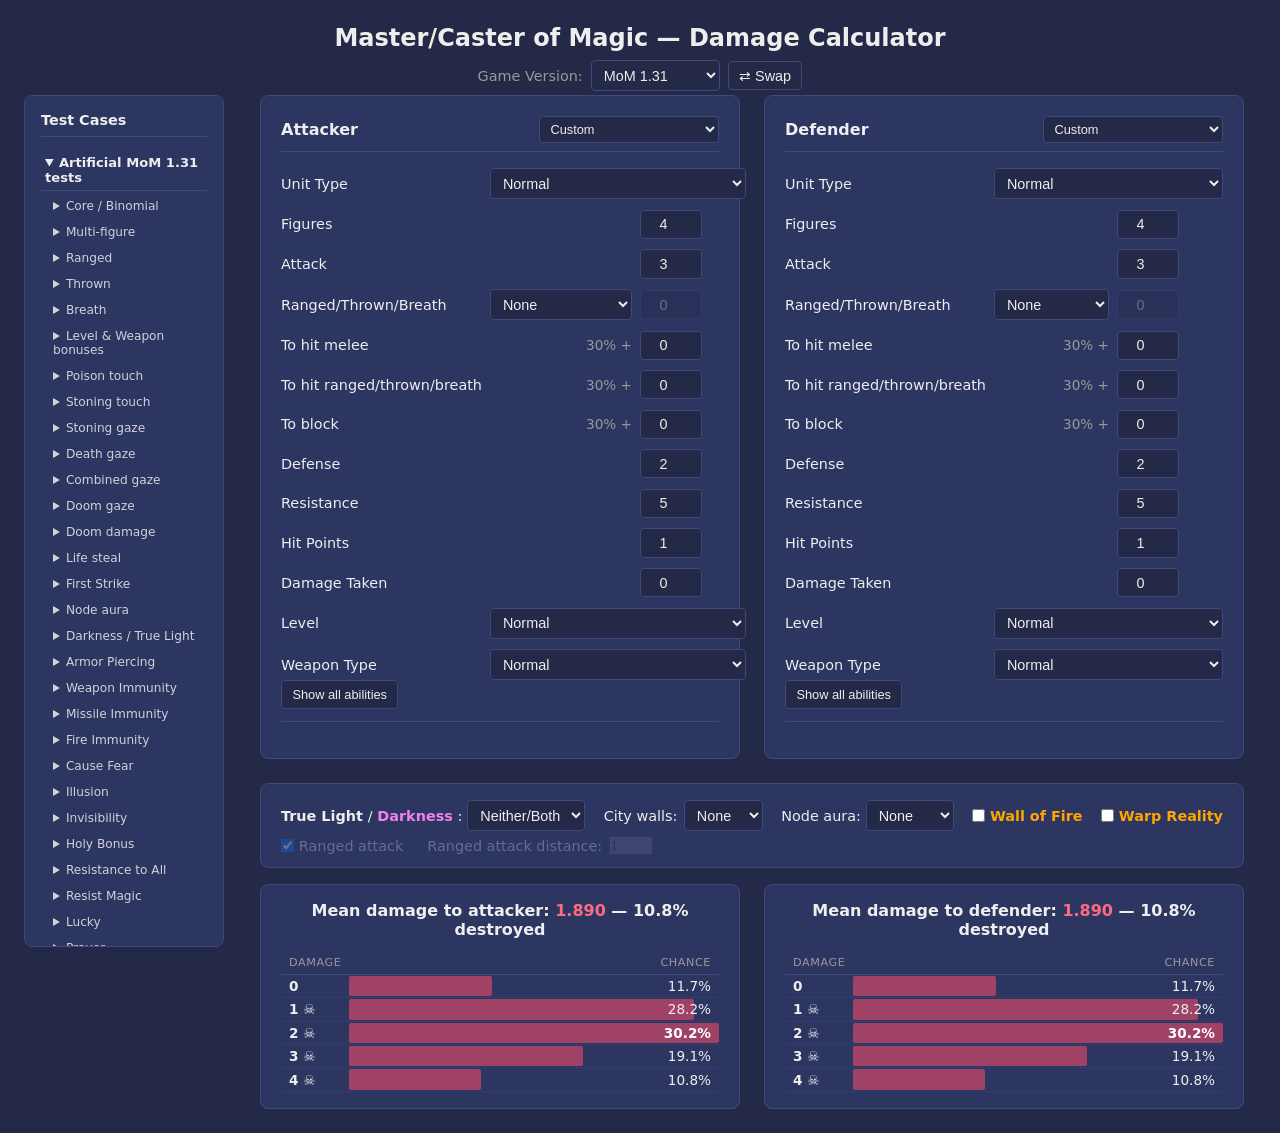
==== Calculator/index.html @ c0c9ced9 "- Moved files for better organizing - Implemented many new abilities and enchantments - Generated fi" ====
<!DOCTYPE html>
<html lang="en">
<head>
<meta charset="UTF-8">
<meta name="viewport" content="width=device-width, initial-scale=1.0">
<title>MoM Damage Calculator</title>
<link rel="stylesheet" href="style.css">
</head>
<body>

<h1>Master/Caster of Magic &mdash; Damage Calculator</h1>
<div class="version-bar">
  <label for="gameVersion">Game Version:</label>
  <select id="gameVersion">
    <option value="mom_1.31" selected>MoM 1.31</option>
    <option value="mom_cp_1.60.00">MoM CP 1.60</option>
    <option value="com_6.08">CoM 6.08</option>
    <option value="com2_1.05.11">CoM2 1.05.11</option>
  </select>
  <button class="swap-btn" onclick="swapAttackerDefender()" title="Swap attacker and defender">&#8644; Swap</button>
</div>

<div class="page-layout">

<div class="presets">
  <h2>Test Cases</h2>
  <div id="presetButtons"></div>
</div>

<div class="main-content">
<div class="panels">
  <div class="panel">
    <h2><span>Attacker</span><select id="aUnit" class="unit-select"><option value="custom">Custom</option></select></h2>
    <div class="panel-fields">
      <label>Unit Type</label>
      <select id="aAbil_unitType">
        <option value="normal">Normal</option>
        <option value="hero">Hero</option>
        <option value="fantastic_nature">Fantastic (Nature)</option>
        <option value="fantastic_sorcery">Fantastic (Sorcery)</option>
        <option value="fantastic_chaos">Fantastic (Chaos)</option>
        <option value="fantastic_life">Fantastic (Life)</option>
        <option value="fantastic_death">Fantastic (Death)</option>
        <option value="fantastic_arcane">Fantastic (Arcane)</option>
      </select>

      <label>Figures</label>
      <input type="number" id="aFigs" min="1" max="9" value="4">
      <span class="mod-val"></span>

      <label>Attack</label>
      <input type="number" id="aAtk" min="0" max="50" value="3">
      <span class="mod-val" id="aAtkMod"></span>

      <label>Ranged/Thrown/Breath</label>
      <select class="mid" id="aRtbType">
        <option value="none" selected>None</option>
        <option value="missile">Missile</option>
        <option value="boulder">Boulder</option>
        <option value="magic_c">Chaos magic</option>
        <option value="magic_n">Nature magic</option>
        <option value="magic_s">Sorcery magic</option>
        <option value="thrown">Thrown</option>
        <option value="fire">Fire breath</option>
        <option value="lightning">Lightning breath</option>
      </select>
      <input type="number" id="aRtb" min="0" max="50" value="0">
      <span class="mod-val" id="aRtbMod"></span>

      <label>To hit melee</label>
      <span class="prefix">30% +</span>
      <input type="number" id="aToHitMod" min="-20" max="70" value="0">
      <span class="mod-val" id="aToHitMeleeMod"></span>

      <label>To hit ranged/thrown/breath</label>
      <span class="prefix">30% +</span>
      <input type="number" id="aToHitRtbMod" min="-20" max="70" value="0">
      <span class="mod-val" id="aToHitRtbModDisp"></span>

      <label>To block</label>
      <span class="prefix">30% +</span>
      <input type="number" id="aToBlkMod" min="-20" max="70" value="0">
      <span class="mod-val" id="aToBlkModDisp"></span>

      <label>Defense</label>
      <input type="number" id="aDef" min="0" max="50" value="2">
      <span class="mod-val" id="aDefMod"></span>

      <label>Resistance</label>
      <input type="number" id="aRes" min="0" max="50" value="5">
      <span class="mod-val" id="aResMod"></span>

      <label>Hit Points</label>
      <input type="number" id="aHP" min="1" max="99" value="1">
      <span class="mod-val" id="aHPMod"></span>

      <label>Damage Taken</label>
      <input type="number" id="aDmg" min="0" max="999" value="0">
      <span class="mod-val"></span>

      <label>Level</label>
      <select id="aLevel" disabled>
        <option value="normal" selected>Normal</option>
        <option value="regular">Regular</option>
        <option value="veteran">Veteran</option>
        <option value="elite">Elite</option>
        <option value="ultra_elite">Ultra Elite</option>
        <option value="champion">Champion</option>
      </select>

      <label>Weapon Type</label>
      <select id="aWeapon">
        <option value="normal" selected>Normal</option>
        <option value="magic">Magic</option>
        <option value="mithril">Mithril</option>
        <option value="adamantium">Adamantium</option>
      </select>
    </div>
    <button class="toggle-abil-btn" onclick="toggleAllAbilities()" title="Show/hide inactive abilities and enchantments">Show all abilities</button>
    <div class="abilities-section hide-inactive">
      <div class="abilities-content" id="aAbilities"></div>
    </div>
  </div>

  <div class="panel">
    <h2><span>Defender</span><select id="bUnit" class="unit-select"><option value="custom">Custom</option></select></h2>
    <div class="panel-fields">
      <label>Unit Type</label>
      <select id="bAbil_unitType">
        <option value="normal">Normal</option>
        <option value="hero">Hero</option>
        <option value="fantastic_nature">Fantastic (Nature)</option>
        <option value="fantastic_sorcery">Fantastic (Sorcery)</option>
        <option value="fantastic_chaos">Fantastic (Chaos)</option>
        <option value="fantastic_life">Fantastic (Life)</option>
        <option value="fantastic_death">Fantastic (Death)</option>
        <option value="fantastic_arcane">Fantastic (Arcane)</option>
      </select>

      <label>Figures</label>
      <input type="number" id="bFigs" min="1" max="9" value="4">
      <span class="mod-val"></span>

      <label>Attack</label>
      <input type="number" id="bAtk" min="0" max="50" value="3">
      <span class="mod-val" id="bAtkMod"></span>

      <label>Ranged/Thrown/Breath</label>
      <select class="mid" id="bRtbType">
        <option value="none" selected>None</option>
        <option value="missile">Missile</option>
        <option value="boulder">Boulder</option>
        <option value="magic_c">Magic (C)</option>
        <option value="magic_n">Magic (N)</option>
        <option value="magic_s">Magic (S)</option>
        <option value="thrown">Thrown</option>
        <option value="fire">Fire</option>
        <option value="lightning">Lightning</option>
      </select>
      <input type="number" id="bRtb" min="0" max="50" value="0">
      <span class="mod-val" id="bRtbMod"></span>

      <label>To hit melee</label>
      <span class="prefix">30% +</span>
      <input type="number" id="bToHitMod" min="-20" max="70" value="0">
      <span class="mod-val" id="bToHitMeleeMod"></span>

      <label>To hit ranged/thrown/breath</label>
      <span class="prefix">30% +</span>
      <input type="number" id="bToHitRtbMod" min="-20" max="70" value="0">
      <span class="mod-val" id="bToHitRtbModDisp"></span>

      <label>To block</label>
      <span class="prefix">30% +</span>
      <input type="number" id="bToBlkMod" min="-20" max="70" value="0">
      <span class="mod-val" id="bToBlkModDisp"></span>

      <label>Defense</label>
      <input type="number" id="bDef" min="0" max="50" value="2">
      <span class="mod-val" id="bDefMod"></span>

      <label>Resistance</label>
      <input type="number" id="bRes" min="0" max="50" value="5">
      <span class="mod-val" id="bResMod"></span>

      <label>Hit Points</label>
      <input type="number" id="bHP" min="1" max="99" value="1">
      <span class="mod-val" id="bHPMod"></span>

      <label>Damage Taken</label>
      <input type="number" id="bDmg" min="0" max="999" value="0">
      <span class="mod-val"></span>

      <label>Level</label>
      <select id="bLevel" disabled>
        <option value="normal" selected>Normal</option>
        <option value="regular">Regular</option>
        <option value="veteran">Veteran</option>
        <option value="elite">Elite</option>
        <option value="ultra_elite">Ultra Elite</option>
        <option value="champion">Champion</option>
      </select>

      <label>Weapon Type</label>
      <select id="bWeapon">
        <option value="normal" selected>Normal</option>
        <option value="magic">Magic</option>
        <option value="mithril">Mithril</option>
        <option value="adamantium">Adamantium</option>
      </select>
    </div>
    <button class="toggle-abil-btn" onclick="toggleAllAbilities()" title="Show/hide inactive abilities and enchantments">Show all abilities</button>
    <div class="abilities-section hide-inactive">
      <div class="abilities-content" id="bAbilities"></div>
    </div>
  </div>
</div>

<div class="combat-enchantments">
  <div class="enchant-row">
    <label class="abil-check"><span class="realm-life">True Light</span>/<span class="realm-death">Darkness</span>:
      <select id="enchLightDark" class="enchant-row-select">
        <option value="none" selected>Neither/Both</option>
        <option value="trueLight">True Light</option>
        <option value="darkness">Darkness</option>
      </select>
    </label>
    <span class="field-group">
      <label>City walls:</label>
      <select id="cityWalls">
        <option value="none" selected>None</option>
        <option value="1">+1 def</option>
        <option value="3">+3 def</option>
      </select>
    </span>
    <label class="abil-check">Node aura:
      <select id="nodeAura" class="enchant-row-select">
        <option value="none" selected>None</option>
        <option value="chaos">Chaos</option>
        <option value="nature">Nature</option>
        <option value="sorcery">Sorcery</option>
      </select>
    </label>
    <label class="check-label">
      <input type="checkbox" id="wallOfFire"> <span class="realm-chaos">Wall of Fire</span>
    </label>
    <label class="check-label">
      <input type="checkbox" id="warpReality"> <span class="realm-chaos">Warp Reality</span>
    </label>
  </div>
  <div class="enchant-row" style="justify-content: flex-start; gap: 1.5rem;">
    <label id="rangedCheckLabel" class="check-label">
      <input type="checkbox" id="rangedCheck" checked> Ranged attack
    </label>
    <span class="field-group" id="rangedDistLabel">
      <label>Ranged attack distance:</label>
      <input type="number" id="rangedDist" min="1" max="99" value="1">
    </span>
  </div>
</div>


<div class="results" id="results">
  <div class="dist-panel" id="distA"></div>
  <div class="dist-panel" id="distB"></div>
  <div class="life-steal-summary" id="lifeStealSummary" style="display:none"></div>
  <div class="breakdown-section" id="breakdownSection" style="display:none">
    <div class="breakdown-label">Damage breakdown by phase</div>
    <div class="breakdown-grid" id="breakdownGrid"></div>
  </div>
</div>
  
</div><!-- /main-content -->
</div><!-- /page-layout -->

<!-- Load order: units (data blobs) -> data (constants) -> engine (math) -> combat (logic) -> ui (DOM) -->
<script src="units.js"></script>
<script src="data.js"></script>
<script src="engine.js"></script>
<script src="combat.js"></script>
<script src="ui.js"></script>
</body>
</html>
---- Calculator/style.css ----
:root {
  --bg: #232946;
  --panel: #2d3561;
  --border: #3e4a7a;
  --accent: #ff6b81;
  --text: #eee;
  --muted: #999;
  --two-panel-width: calc(480px * 2 + 1.5rem);
}
* { box-sizing: border-box; margin: 0; padding: 0; scrollbar-color: var(--border) transparent; }
*::-webkit-scrollbar { width: 6px; }
*::-webkit-scrollbar-track { background: transparent; }
*::-webkit-scrollbar-thumb { background: var(--border); border-radius: 3px; }
body {
  font-family: 'Segoe UI', system-ui, sans-serif;
  background: var(--bg);
  color: var(--text);
  min-height: 100vh;
  padding: 1.5rem;
}
h1 {
  text-align: center;
  margin-bottom: 0.25rem;
  font-size: 1.5rem;
}
.version-bar {
  display: flex;
  align-items: center;
  justify-content: center;
  gap: 0.5rem;
  margin: 0.5rem 0 0.25rem;
}
.version-bar label {
  font-size: 0.9rem;
  color: var(--muted);
}
.version-bar select {
  padding: 0.35rem 0.5rem;
  border: 1px solid var(--border);
  border-radius: 4px;
  background: var(--bg);
  color: var(--text);
  font-size: 0.9rem;
}
.swap-btn {
  padding: 0.35rem 0.65rem;
  border: 1px solid var(--border);
  border-radius: 4px;
  background: var(--bg);
  color: var(--text);
  font-size: 0.9rem;
  cursor: pointer;
}
.swap-btn:hover { border-color: var(--accent); color: var(--accent); }
.subtitle {
  text-align: center;
  color: var(--muted);
  font-size: 0.85rem;
  margin-bottom: 1.5rem;
}

/* --- Input Panels --- */
.panels {
  display: flex;
  gap: 1.5rem;
  justify-content: center;
  flex-wrap: wrap;
  margin-bottom: 1.5rem;
}
.panel {
  background: var(--panel);
  border: 1px solid var(--border);
  border-radius: 8px;
  padding: 1.25rem;
  min-width: 400px;
  flex: 0 1 480px;
}
.panel h2 {
  font-size: 1rem;
  margin-bottom: 1rem;
  padding-bottom: 0.5rem;
  border-bottom: 1px solid var(--border);
  display: flex;
  align-items: center;
  justify-content: space-between;
  gap: 0.5rem;
}
.unit-select {
  font-size: 0.8rem;
  padding: 0.25rem 0.4rem;
  border: 1px solid var(--border);
  border-radius: 4px;
  background: var(--bg);
  color: var(--text);
  max-width: 180px;
}
.panel-fields.locked input,
.panel-fields.locked select {
  opacity: 0.5;
  pointer-events: none;
}
.panel-fields.locked input[id$="Dmg"],
.panel-fields.locked select[id$="Weapon"],
.panel-fields.locked select[id$="Level"] {
  opacity: 1;
  pointer-events: auto;
}
.panel-fields select[id$="Weapon"].weapon-locked {
  opacity: 0.5;
  pointer-events: none;
}
.panel-fields select[id$="Level"]:disabled {
  opacity: 0.5;
}
.panel-fields {
  display: grid;
  grid-template-columns: auto 1fr 62px auto;
  align-items: center;
  row-gap: 0.65rem;
  column-gap: 0.5rem;
}
.panel-fields label {
  font-size: 0.9rem;
  white-space: nowrap;
  grid-column: 1;
}
.panel-fields input, .panel-fields select {
  padding: 0.35rem 0.5rem;
  border: 1px solid var(--border);
  border-radius: 4px;
  background: var(--bg);
  color: var(--text);
  font-size: 0.9rem;
  text-align: center;
}
/* standalone input: skip col 2, land in col 3 */
.panel-fields > input[type="number"] {
  grid-column: 3;
}
/* standalone select: span cols 2-4 */
.panel-fields > select {
  grid-column: 2 / 5;
  text-align: left;
}
/* dropdown + input combos */
.panel-fields > select.mid {
  grid-column: 2;
  text-align: left;
}
/* "30 +" prefix text in col 2, right-aligned */
.prefix {
  grid-column: 2;
  text-align: right;
  color: var(--muted);
  font-size: 0.85rem;
  white-space: nowrap;
}
/* "%" suffix overlaps after col 3 */
.suffix {
  color: var(--muted);
  font-size: 0.8rem;
  margin-left: -0.3rem;
}
/* Modified stat value (col 4) */
.mod-val {
  grid-column: 4;
  font-size: 0.9rem;
  color: var(--accent);
  white-space: nowrap;
  min-width: 2.5em;
  visibility: hidden;
}
.mod-val.visible {
  visibility: visible;
}
/* --- Presets Sidebar --- */
.page-layout {
  display: flex;
  gap: 1.5rem;
  justify-content: center;
  align-items: flex-start;
}
.presets {
  background: var(--panel);
  border: 1px solid var(--border);
  border-radius: 8px;
  padding: 1rem;
  min-width: 180px;
  max-width: 200px;
  flex-shrink: 0;
  position: sticky;
  top: 1.5rem;
  max-height: calc(100vh - 3rem);
  overflow-y: auto;
}
.presets h2 {
  font-size: 0.9rem;
  margin-bottom: 0.75rem;
  padding-bottom: 0.5rem;
  border-bottom: 1px solid var(--border);
}
.presets button {
  display: block;
  width: 100%;
  padding: 0.45rem 0.6rem;
  margin-bottom: 0.4rem;
  border: 1px solid var(--border);
  border-radius: 4px;
  background: var(--bg);
  color: var(--text);
  font-size: 0.78rem;
  text-align: left;
  cursor: pointer;
  line-height: 1.3;
}
.presets button:hover {
  background: var(--border);
}
.preset-group {
  margin-bottom: 0.5rem;
}
.preset-group > summary {
  font-size: 0.82rem;
  font-weight: 600;
  padding: 0.35rem 0.25rem;
  cursor: pointer;
  border-bottom: 1px solid var(--border);
  list-style: revert;
}
.preset-subgroup {
  margin: 0.25rem 0 0.25rem 0.5rem;
}
.preset-subgroup > summary {
  font-size: 0.76rem;
  font-weight: 500;
  padding: 0.25rem 0.25rem;
  cursor: pointer;
  color: var(--text);
  opacity: 0.85;
  list-style: revert;
}
.preset-subgroup > summary:hover,
.preset-group > summary:hover {
  background: var(--border);
  border-radius: 3px;
}
.preset-subgroup button {
  margin-top: 0.3rem;
}
.main-content {
  flex: 1;
  min-width: 0;
}
/* --- Common Fields --- */
.common-fields {
  display: flex;
  align-items: center;
  justify-content: center;
  gap: 0.5rem;
  margin-bottom: 1.5rem;
  flex-wrap: wrap;
}
.common-fields label {
  font-size: 0.9rem;
  white-space: nowrap;
  margin-left: 1rem;
}
.common-fields label:first-child {
  margin-left: 0;
}
.common-fields input, .common-fields select {
  padding: 0.35rem 0.5rem;
  border: 1px solid var(--border);
  border-radius: 4px;
  background: var(--bg);
  color: var(--text);
  font-size: 0.9rem;
  text-align: center;
}
.common-fields input { width: 62px; }
.common-fields select { text-align: left; }
/* --- Combat Enchantments Box --- */
.combat-enchantments {
  background: var(--panel);
  border: 1px solid var(--border);
  border-radius: 8px;
  padding: 0.75rem 1.25rem;
  margin: 0 auto 1rem;
  max-width: var(--two-panel-width);
}
.combat-enchantments .abil-check {
  font-size: 0.9rem;
}
.field-group {
  display: flex;
  align-items: center;
  gap: 0.4rem;
}
.enchant-row {
  display: flex;
  align-items: center;
  justify-content: space-between;
  gap: 0.5rem;
  font-size: 0.9rem;
  margin-top: 0.3rem;
}
.enchant-row select, .enchant-row-select {
  padding: 0.35rem 0.5rem;
  border: 1px solid var(--border);
  border-radius: 4px;
  background: var(--bg);
  color: var(--text);
  font-size: 0.9rem;
  text-align: left;
}
.check-label {
  display: flex;
  align-items: center;
  gap: 0.3rem;
  cursor: pointer;
  font-size: 0.9rem;
}
.check-label input[type="checkbox"] { margin: 0; cursor: pointer; }
.disabled-field { opacity: 0.3; pointer-events: none; }
/* --- Results --- */
.results {
  display: flex;
  gap: 1.5rem;
  justify-content: center;
  flex-wrap: wrap;
  max-width: var(--two-panel-width);
  margin: 0 auto;
}
.results > .dist-panel {
  flex: 1 1 0;
  min-width: 0;
}
.life-steal-summary {
  flex-basis: 100%;
  text-align: center;
  font-size: 0.95rem;
  color: var(--text);
  padding: 0.4rem 0;
}
.dist-panel {
  background: var(--panel);
  border: 1px solid var(--border);
  border-radius: 8px;
  padding: 1rem 1.25rem;
}
.dist-header {
  font-size: 1rem;
  font-weight: bold;
  margin-bottom: 0.75rem;
  text-align: center;
}
.dist-header .avg {
  color: var(--accent);
}
.dist-table {
  width: 100%;
  border-collapse: collapse;
  font-size: 0.85rem;
}
.dist-table th {
  color: var(--muted);
  font-weight: normal;
  text-transform: uppercase;
  font-size: 0.7rem;
  letter-spacing: 0.05em;
  padding: 0.3rem 0.5rem;
  border-bottom: 1px solid var(--border);
}
.dist-table th:first-child { text-align: left; }
.dist-table th:last-child { text-align: right; }
.dist-table td {
  padding: 0.2rem 0.5rem;
  border: none;
}
.dist-table tr { border-bottom: 1px solid rgba(62, 74, 122, 0.4); }
.dist-table .dmg-cell {
  text-align: left;
  font-weight: bold;
  width: 50px;
}
.dist-table .chance-cell {
  position: relative;
  text-align: right;
  padding-right: 0.5rem;
}
.chance-bar {
  position: absolute;
  left: 0;
  top: 1px;
  bottom: 1px;
  border-radius: 2px;
  opacity: 0.55;
}
.chance-text {
  position: relative;
  z-index: 1;
}
.dist-table .peak .chance-text {
  font-weight: bold;
  color: #fff;
}
.dist-scroll {
  max-height: 460px;
  overflow-y: auto;
}
/* --- Damage Breakdown Grid --- */
.breakdown-section {
  flex-basis: 100%;
  margin-top: 0.25rem;
}
.breakdown-label {
  font-size: 0.95rem;
  font-weight: bold;
  color: var(--muted);
  text-align: center;
  padding: 0.4rem 0;
}
.breakdown-grid {
  display: grid;
  grid-template-columns: 1fr 1fr;
  gap: 0.75rem;
  margin-top: 0.5rem;
}
.breakdown-grid .dist-scroll {
  max-height: 300px;
}
.breakdown-phase-label {
  grid-column: 1 / -1;
  font-size: 0.95rem;
  font-weight: bold;
  color: var(--text);
  text-transform: uppercase;
  letter-spacing: 0.05em;
  padding: 0.4rem 0 0.1rem 0.25rem;
  border-top: 1px solid var(--border);
}
.breakdown-phase-label:first-child {
  border-top: none;
  padding-top: 0;
}
/* --- Abilities Section --- */
.abilities-section {
  margin-top: 0.75rem;
  border-top: 1px solid var(--border);
  padding-top: 0.5rem;
}
.abilities-content {
  padding-top: 0.5rem;
}
/* Hidden ability items, group headers, and grid containers */
.abil-item.abil-hidden,
.abil-group-header.abil-hidden,
.abil-subgroup-header.abil-hidden,
.abil-grid.abil-hidden {
  display: none;
}
/* Toggle button styling */
.toggle-abil-btn {
  padding: 0.35rem 0.65rem;
  border: 1px solid var(--border);
  border-radius: 4px;
  background: var(--bg);
  color: var(--text);
  font-size: 0.8rem;
  cursor: pointer;
  white-space: nowrap;
}
.toggle-abil-btn:hover {
  border-color: var(--accent);
  color: var(--text);
}
.abilities-content.locked .group-abilities input,
.abilities-content.locked .group-abilities select,
.abilities-content.locked .group-abilities label {
  opacity: 0.5;
  pointer-events: none;
}
/* Prevent double-opacity on checkboxes already inside a label with 0.5 opacity */
.abilities-content.locked .group-abilities label input {
  opacity: 1;
}
.abil-group-header {
  font-size: 0.7rem;
  text-transform: uppercase;
  letter-spacing: 0.05em;
  color: var(--muted);
  margin: 0.5rem 0 0.25rem;
  padding-bottom: 0.15rem;
  border-bottom: 1px solid rgba(15, 52, 96, 0.4);
}
.abil-group-header:first-child {
  margin-top: 0;
}
.abil-subgroup-header {
  font-size: 0.65rem;
  text-transform: uppercase;
  letter-spacing: 0.04em;
  color: var(--muted);
  opacity: 0.75;
  margin: 0.35rem 0 0.15rem 0.5rem;
}
.abil-grid {
  display: grid;
  grid-template-columns: 1fr 1fr;
  gap: 0.2rem 0.5rem;
  margin-bottom: 0.4rem;
}
.abil-check {
  display: flex;
  align-items: center;
  gap: 0.3rem;
  font-size: 0.8rem;
  cursor: pointer;
  white-space: nowrap;
}
.abil-check input[type="checkbox"] {
  margin: 0;
  cursor: pointer;
}
.abil-num-row {
  display: flex;
  align-items: center;
  gap: 0.4rem;
  font-size: 0.8rem;
  margin: 0.15rem 0;
}
.abil-num-row label {
  flex: 1;
  white-space: nowrap;
}
.abil-num-row select {
  flex: none;
  padding: 0.2rem 0.3rem;
  border: 1px solid var(--border);
  border-radius: 4px;
  background: var(--bg);
  color: var(--text);
  font-size: 0.8rem;
  text-align: left;
}
.abil-num-row:has(select) label {
  flex: none;
}
.abil-num-row input[type="checkbox"] {
  margin: 0 0.1rem 0 0;
  cursor: pointer;
}
.abil-num-row input[type="number"] {
  width: 50px;
  padding: 0.2rem 0.3rem;
  border: 1px solid var(--border);
  border-radius: 4px;
  background: var(--bg);
  color: var(--text);
  font-size: 0.8rem;
  text-align: center;
}

/* Realm colors for enchantments */
.realm-life { font-weight: bold; }
.realm-death { color: violet;  font-weight: bold; }
.realm-nature { color: green;  font-weight: bold; }
.realm-sorcery { color: dodgerblue;  font-weight: bold; }
.realm-chaos { color: orange;  font-weight: bold; }
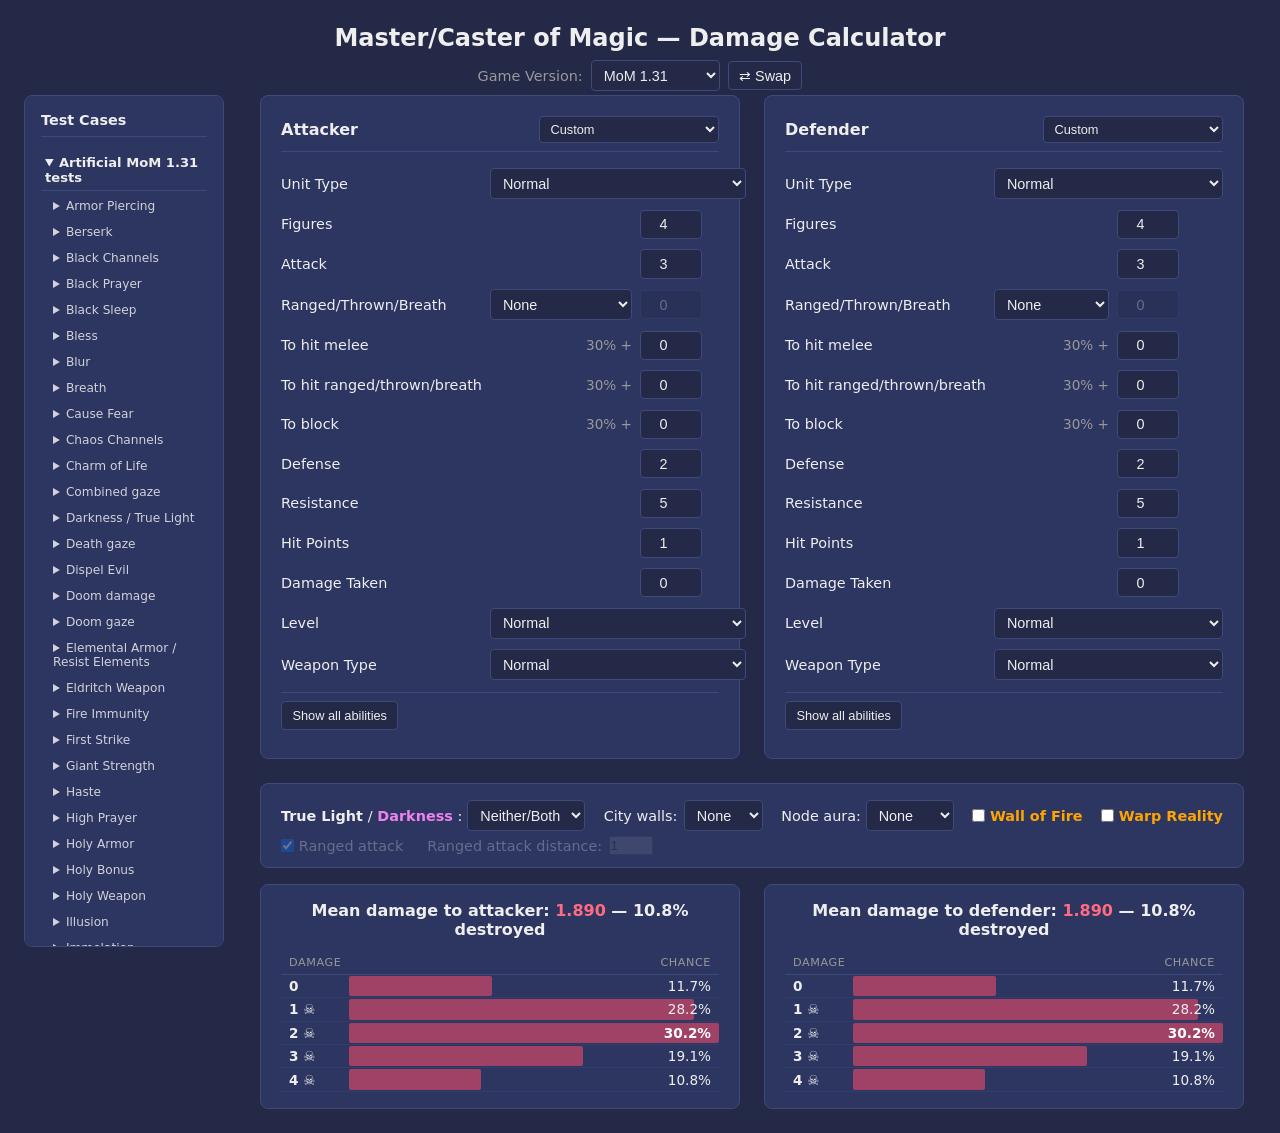
==== commit cfbd85af: "many many additions" ====
--- a/Calculator/index.html
+++ b/Calculator/index.html
@@ -116,8 +116,8 @@
         <option value="adamantium">Adamantium</option>
       </select>
     </div>
-    <button class="toggle-abil-btn" onclick="toggleAllAbilities()" title="Show/hide inactive abilities and enchantments">Show all abilities</button>
     <div class="abilities-section hide-inactive">
+      <button class="toggle-abil-btn" onclick="toggleAllAbilities()" title="Show/hide inactive abilities and enchantments">Show all abilities</button>
       <div class="abilities-content" id="aAbilities"></div>
     </div>
   </div>
@@ -209,8 +209,8 @@
         <option value="adamantium">Adamantium</option>
       </select>
     </div>
-    <button class="toggle-abil-btn" onclick="toggleAllAbilities()" title="Show/hide inactive abilities and enchantments">Show all abilities</button>
     <div class="abilities-section hide-inactive">
+      <button class="toggle-abil-btn" onclick="toggleAllAbilities()" title="Show/hide inactive abilities and enchantments">Show all abilities</button>
       <div class="abilities-content" id="bAbilities"></div>
     </div>
   </div>
--- a/Calculator/style.css
+++ b/Calculator/style.css
@@ -522,6 +522,10 @@
   margin: 0;
   cursor: pointer;
 }
+.abil-check:has(input:disabled),
+.abil-num-row:has(select:disabled) {
+  opacity: 0.35;
+}
 .abil-num-row {
   display: flex;
   align-items: center;
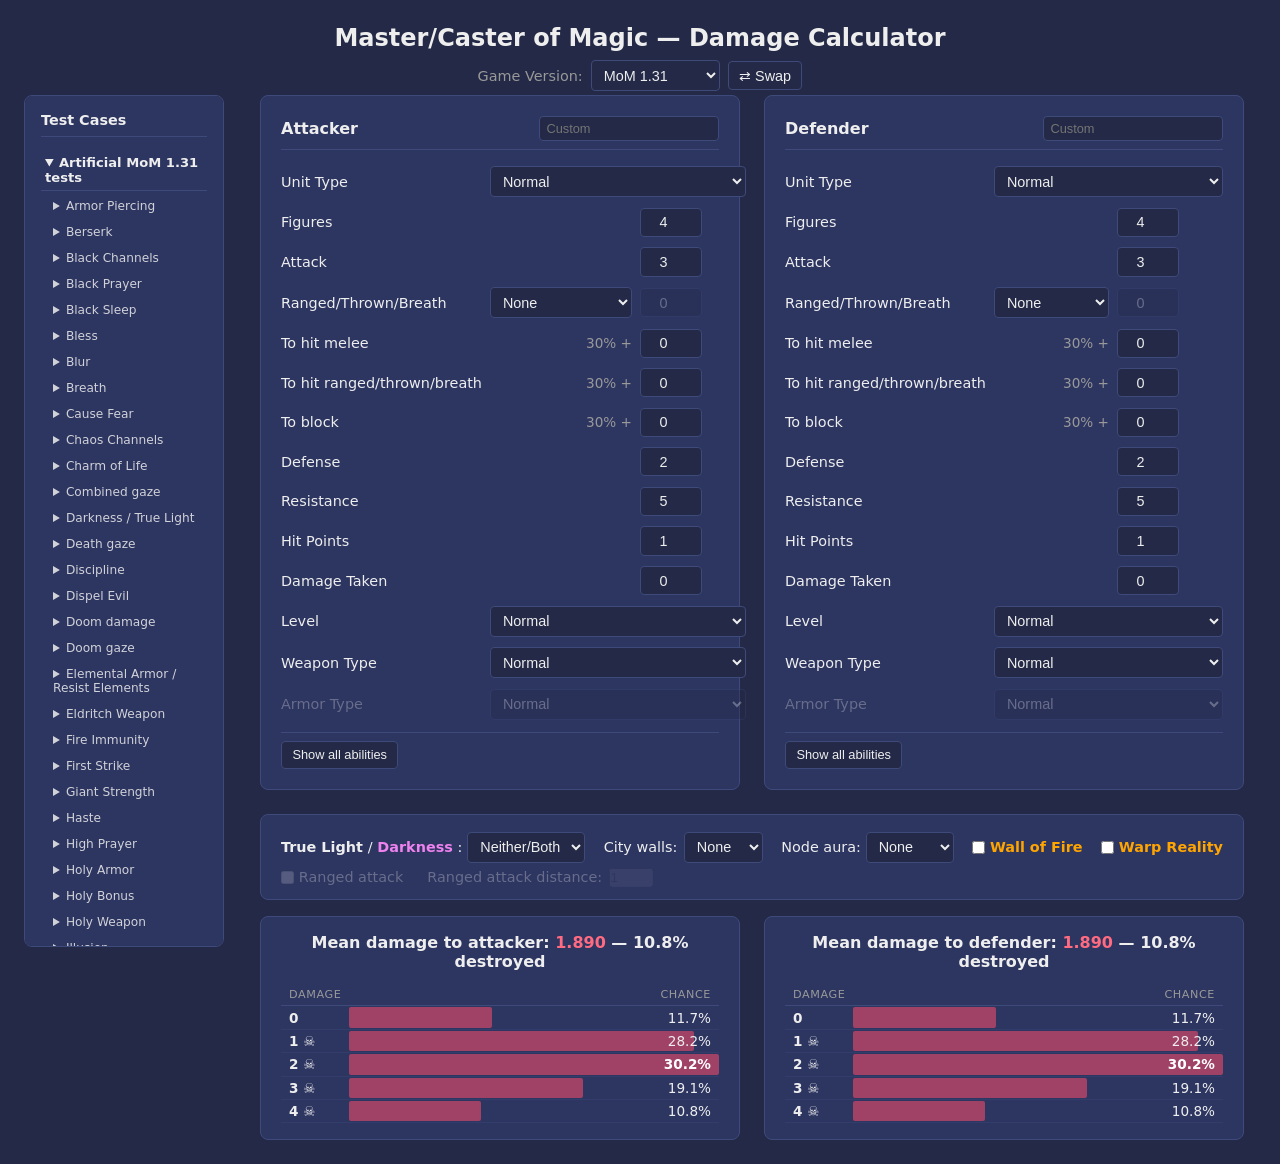
==== commit fd5db2ad: "Added a lot of tooltips. Fixed a few calculator bugs." ====
--- a/Calculator/index.html
+++ b/Calculator/index.html
@@ -17,7 +17,7 @@
     <option value="com_6.08">CoM 6.08</option>
     <option value="com2_1.05.11">CoM2 1.05.11</option>
   </select>
-  <button class="swap-btn" onclick="swapAttackerDefender()" title="Swap attacker and defender">&#8644; Swap</button>
+  <button id="swapBtn" class="swap-btn" title="Swap attacker and defender">&#8644; Swap</button>
 </div>
 
 <div class="page-layout">
@@ -30,9 +30,12 @@
 <div class="main-content">
 <div class="panels">
   <div class="panel">
-    <h2><span>Attacker</span><select id="aUnit" class="unit-select"><option value="custom">Custom</option></select></h2>
+    <div class="panel-header">
+      <h2>Attacker</h2>
+      <div class="unit-combobox"><input type="text" id="aUnitSearch" class="unit-search" placeholder="Custom" autocomplete="off"><div class="unit-dropdown-list" id="aUnitList"></div><input type="hidden" id="aUnit" value="custom"></div>
+    </div>
     <div class="panel-fields">
-      <label>Unit Type</label>
+      <label for="aAbil_unitType" data-tooltip="Affects which enchantments can be cast on the unit and some immunity effects.">Unit Type</label>
       <select id="aAbil_unitType">
         <option value="normal">Normal</option>
         <option value="hero">Hero</option>
@@ -44,15 +47,15 @@
         <option value="fantastic_arcane">Fantastic (Arcane)</option>
       </select>
 
-      <label>Figures</label>
+      <label for="aFigs" data-tooltip="Number of figures in the unit. Each living figure contributes attacks.">Figures</label>
       <input type="number" id="aFigs" min="1" max="9" value="4">
       <span class="mod-val"></span>
 
-      <label>Attack</label>
+      <label for="aAtk" data-tooltip="Melee attack strength — number of dice rolled per figure.">Attack</label>
       <input type="number" id="aAtk" min="0" max="50" value="3">
       <span class="mod-val" id="aAtkMod"></span>
 
-      <label>Ranged/Thrown/Breath</label>
+      <label for="aRtbType" data-tooltip="Ranged, thrown or breath attack type and strength.">Ranged/Thrown/Breath</label>
       <select class="mid" id="aRtbType">
         <option value="none" selected>None</option>
         <option value="missile">Missile</option>
@@ -67,38 +70,38 @@
       <input type="number" id="aRtb" min="0" max="50" value="0">
       <span class="mod-val" id="aRtbMod"></span>
 
-      <label>To hit melee</label>
+      <label for="aToHitMod" data-tooltip="Base 30% + modifier = chance per die to score a hit (melee).">To hit melee</label>
       <span class="prefix">30% +</span>
       <input type="number" id="aToHitMod" min="-20" max="70" value="0">
       <span class="mod-val" id="aToHitMeleeMod"></span>
 
-      <label>To hit ranged/thrown/breath</label>
+      <label for="aToHitRtbMod" data-tooltip="Base 30% + modifier = chance per die to score a hit (ranged/thrown/breath).">To hit ranged/thrown/breath</label>
       <span class="prefix">30% +</span>
       <input type="number" id="aToHitRtbMod" min="-20" max="70" value="0">
       <span class="mod-val" id="aToHitRtbModDisp"></span>
 
-      <label>To block</label>
+      <label for="aToBlkMod" data-tooltip="Base 30% + modifier = chance per defense die to perform a block.">To block</label>
       <span class="prefix">30% +</span>
       <input type="number" id="aToBlkMod" min="-20" max="70" value="0">
       <span class="mod-val" id="aToBlkModDisp"></span>
 
-      <label>Defense</label>
+      <label for="aDef" data-tooltip="Number of defense dice rolled. Each block removes one incoming hit.">Defense</label>
       <input type="number" id="aDef" min="0" max="50" value="2">
       <span class="mod-val" id="aDefMod"></span>
 
-      <label>Resistance</label>
+      <label for="aRes" data-tooltip="Resist score used in resistance rolls. Each point = 10% chance to resist.">Resistance</label>
       <input type="number" id="aRes" min="0" max="50" value="5">
       <span class="mod-val" id="aResMod"></span>
 
-      <label>Hit Points</label>
+      <label for="aHP" data-tooltip="Hit points per figure. A figure dies when accumulated damage reaches this value.">Hit Points</label>
       <input type="number" id="aHP" min="1" max="99" value="1">
       <span class="mod-val" id="aHPMod"></span>
 
-      <label>Damage Taken</label>
+      <label for="aDmg" data-tooltip="Damage already on the top figure.">Damage Taken</label>
       <input type="number" id="aDmg" min="0" max="999" value="0">
       <span class="mod-val"></span>
 
-      <label>Level</label>
+      <label for="aLevel" data-tooltip="MoM 1.31 &amp; 1.60:&#10;Regular:     +1 atk/rng/thr, +1 res&#10;Veteran:     +1 atk/rng/thr, +2 res, +1 def&#10;Elite:       +2 atk/rng/thr, +3 res, +1 def, +1 hp, +10% hit&#10;Ultra Elite: +2 atk/rng/thr, +4 res, +2 def, +1 hp, +20% hit&#10;Champion:    +3 atk/rng/thr, +5 res, +2 def, +2 hp, +30% hit&#10;&#10;CoM &amp; CoM2:&#10;Regular:     +1 atk/rng, +1 res&#10;Veteran:     +2 atk/rng, +1 res, +1 thr, +1 def&#10;Elite:       +2 atk/rng, +2 res, +1 thr, +2 def, +1 hp&#10;Ultra Elite: +3 atk/rng, +2 res, +1 thr, +3 def, +1 hp&#10;Champion:    +3 atk/rng, +2 res, +1 thr, +3 def, +2 hp, +10% hit">Level</label>
       <select id="aLevel" disabled>
         <option value="normal" selected>Normal</option>
         <option value="regular">Regular</option>
@@ -108,24 +111,33 @@
         <option value="champion">Champion</option>
       </select>
 
-      <label>Weapon Type</label>
+      <label for="aWeapon" data-tooltip="Magic:      +10% To Hit&#10;Mithril:    +10% To Hit, +1 atk, +1 def&#10;Adamantium: +10% To Hit, +2 atk, +2 def&#10;All three bypass Weapon Immunity.&#10;To Hit: melee, missile, boulder only.&#10;Atk:    melee, missile, boulder, thrown only.">Weapon Type</label>
       <select id="aWeapon">
         <option value="normal" selected>Normal</option>
         <option value="magic">Magic</option>
         <option value="mithril">Mithril</option>
         <option value="adamantium">Adamantium</option>
       </select>
+
+      <label for="aArmor" data-tooltip="Orihalcon: +1 resistance, +2 magic ranged attack.">Armor Type</label>
+      <select id="aArmor">
+        <option value="normal" selected>Normal</option>
+        <option value="orihalcon">Orihalcon</option>
+      </select>
     </div>
     <div class="abilities-section hide-inactive">
-      <button class="toggle-abil-btn" onclick="toggleAllAbilities()" title="Show/hide inactive abilities and enchantments">Show all abilities</button>
+      <button class="toggle-abil-btn" title="Show/hide inactive abilities and enchantments">Show all abilities</button>
       <div class="abilities-content" id="aAbilities"></div>
     </div>
   </div>
 
   <div class="panel">
-    <h2><span>Defender</span><select id="bUnit" class="unit-select"><option value="custom">Custom</option></select></h2>
+    <div class="panel-header">
+      <h2>Defender</h2>
+      <div class="unit-combobox"><input type="text" id="bUnitSearch" class="unit-search" placeholder="Custom" autocomplete="off"><div class="unit-dropdown-list" id="bUnitList"></div><input type="hidden" id="bUnit" value="custom"></div>
+    </div>
     <div class="panel-fields">
-      <label>Unit Type</label>
+      <label for="bAbil_unitType" data-tooltip="Affects which enchantments can be cast on the unit and some immunity effects.">Unit Type</label>
       <select id="bAbil_unitType">
         <option value="normal">Normal</option>
         <option value="hero">Hero</option>
@@ -137,15 +149,15 @@
         <option value="fantastic_arcane">Fantastic (Arcane)</option>
       </select>
 
-      <label>Figures</label>
+      <label for="bFigs">Figures</label>
       <input type="number" id="bFigs" min="1" max="9" value="4">
       <span class="mod-val"></span>
 
-      <label>Attack</label>
+      <label for="bAtk">Attack</label>
       <input type="number" id="bAtk" min="0" max="50" value="3">
       <span class="mod-val" id="bAtkMod"></span>
 
-      <label>Ranged/Thrown/Breath</label>
+      <label for="bRtbType">Ranged/Thrown/Breath</label>
       <select class="mid" id="bRtbType">
         <option value="none" selected>None</option>
         <option value="missile">Missile</option>
@@ -160,38 +172,38 @@
       <input type="number" id="bRtb" min="0" max="50" value="0">
       <span class="mod-val" id="bRtbMod"></span>
 
-      <label>To hit melee</label>
+      <label for="bToHitMod">To hit melee</label>
       <span class="prefix">30% +</span>
       <input type="number" id="bToHitMod" min="-20" max="70" value="0">
       <span class="mod-val" id="bToHitMeleeMod"></span>
 
-      <label>To hit ranged/thrown/breath</label>
+      <label for="bToHitRtbMod">To hit ranged/thrown/breath</label>
       <span class="prefix">30% +</span>
       <input type="number" id="bToHitRtbMod" min="-20" max="70" value="0">
       <span class="mod-val" id="bToHitRtbModDisp"></span>
 
-      <label>To block</label>
+      <label for="bToBlkMod">To block</label>
       <span class="prefix">30% +</span>
       <input type="number" id="bToBlkMod" min="-20" max="70" value="0">
       <span class="mod-val" id="bToBlkModDisp"></span>
 
-      <label>Defense</label>
+      <label for="bDef">Defense</label>
       <input type="number" id="bDef" min="0" max="50" value="2">
       <span class="mod-val" id="bDefMod"></span>
 
-      <label>Resistance</label>
+      <label for="bRes">Resistance</label>
       <input type="number" id="bRes" min="0" max="50" value="5">
       <span class="mod-val" id="bResMod"></span>
 
-      <label>Hit Points</label>
+      <label for="bHP">Hit Points</label>
       <input type="number" id="bHP" min="1" max="99" value="1">
       <span class="mod-val" id="bHPMod"></span>
 
-      <label>Damage Taken</label>
+      <label for="bDmg">Damage Taken</label>
       <input type="number" id="bDmg" min="0" max="999" value="0">
       <span class="mod-val"></span>
 
-      <label>Level</label>
+      <label for="bLevel">Level</label>
       <select id="bLevel" disabled>
         <option value="normal" selected>Normal</option>
         <option value="regular">Regular</option>
@@ -201,16 +213,22 @@
         <option value="champion">Champion</option>
       </select>
 
-      <label>Weapon Type</label>
+      <label for="bWeapon">Weapon Type</label>
       <select id="bWeapon">
         <option value="normal" selected>Normal</option>
         <option value="magic">Magic</option>
         <option value="mithril">Mithril</option>
         <option value="adamantium">Adamantium</option>
       </select>
+
+      <label for="bArmor">Armor Type</label>
+      <select id="bArmor">
+        <option value="normal" selected>Normal</option>
+        <option value="orihalcon">Orihalcon</option>
+      </select>
     </div>
     <div class="abilities-section hide-inactive">
-      <button class="toggle-abil-btn" onclick="toggleAllAbilities()" title="Show/hide inactive abilities and enchantments">Show all abilities</button>
+      <button class="toggle-abil-btn" title="Show/hide inactive abilities and enchantments">Show all abilities</button>
       <div class="abilities-content" id="bAbilities"></div>
     </div>
   </div>
@@ -218,7 +236,7 @@
 
 <div class="combat-enchantments">
   <div class="enchant-row">
-    <label class="abil-check"><span class="realm-life">True Light</span>/<span class="realm-death">Darkness</span>:
+    <label class="abil-check" data-tooltip="True Light (MoM 1.31 & 1.60 only): Life fantastic units +1 mel/rng/def/res; Death units &#8722;1.&#10;Darkness: Death fantastic units +1 mel/rng/def/res; Life units &#8722;1.&#10;Neither/Both: Neither is cast, or both cancel out."><span class="realm-life">True Light</span>/<span class="realm-death">Darkness</span>:
       <select id="enchLightDark" class="enchant-row-select">
         <option value="none" selected>Neither/Both</option>
         <option value="trueLight">True Light</option>
@@ -226,14 +244,14 @@
       </select>
     </label>
     <span class="field-group">
-      <label>City walls:</label>
+      <label for="cityWalls" data-tooltip="Defense bonus applied to the defender only.&#10;MoM 1.31: Intact city wall: +3 def. Destroyed city wall or inner area: +1 def.&#10;MoM 1.60, CoM 1 &amp; 2: Intact city wall or inner area: +3 def. Destroyed city wall: +1 def.">City walls:</label>
       <select id="cityWalls">
         <option value="none" selected>None</option>
         <option value="1">+1 def</option>
         <option value="3">+3 def</option>
       </select>
     </span>
-    <label class="abil-check">Node aura:
+    <label class="abil-check" data-tooltip="Matching fantastic units get +2 melee, ranged, thrown, breath, gaze, defense, and resistance.">Node aura:
       <select id="nodeAura" class="enchant-row-select">
         <option value="none" selected>None</option>
         <option value="chaos">Chaos</option>
@@ -241,19 +259,19 @@
         <option value="sorcery">Sorcery</option>
       </select>
     </label>
-    <label class="check-label">
+    <label class="check-label" data-tooltip="Area fire attack on all attacker figures, firing before the melee phase.&#10;MoM 1.31 &amp; 1.60: Strength 5.&#10;CoM 1 &amp; 2: Strength 10.&#10;Immune: Fire Immunity, Magic Immunity, Righteousness.">
       <input type="checkbox" id="wallOfFire"> <span class="realm-chaos">Wall of Fire</span>
     </label>
-    <label class="check-label">
+    <label class="check-label" data-tooltip="All non-Chaos units get &#8722;20% To Hit.">
       <input type="checkbox" id="warpReality"> <span class="realm-chaos">Warp Reality</span>
     </label>
   </div>
   <div class="enchant-row" style="justify-content: flex-start; gap: 1.5rem;">
-    <label id="rangedCheckLabel" class="check-label">
+    <label id="rangedCheckLabel" class="check-label" data-tooltip="Sets combat mode to ranged. Only available if the attacker has a ranged attack.">
       <input type="checkbox" id="rangedCheck" checked> Ranged attack
     </label>
     <span class="field-group" id="rangedDistLabel">
-      <label>Ranged attack distance:</label>
+      <label for="rangedDist" data-tooltip="Missile and boulder only. Magic ranged ignores distance.&#10;MoM 1.31 &amp; 1.60: &#8722;10/&#8722;20/&#8722;30% at 3/6/9 tiles.&#10;CoM 1: &#8722;10/&#8722;20/&#8722;30% at 4/8/12 tiles.&#10;CoM 2: &#8722;10% at 4 tiles, then &#8722;3% per additional tile.&#10;Long Range caps penalty at &#8722;10%.">Ranged attack distance:</label>
       <input type="number" id="rangedDist" min="1" max="99" value="1">
     </span>
   </div>
@@ -274,6 +292,7 @@
 </div><!-- /page-layout -->
 
 <!-- Load order: units (data blobs) -> data (constants) -> engine (math) -> combat (logic) -> ui (DOM) -->
+<div id="tt" class="tt"></div>
 <script src="units.js"></script>
 <script src="data.js"></script>
 <script src="engine.js"></script>
--- a/Calculator/style.css
+++ b/Calculator/style.css
@@ -8,6 +8,22 @@
   --two-panel-width: calc(480px * 2 + 1.5rem);
 }
 * { box-sizing: border-box; margin: 0; padding: 0; scrollbar-color: var(--border) transparent; }
+.tt {
+  position: fixed;
+  z-index: 9999;
+  pointer-events: none;
+  display: none;
+  background: #161b30;
+  border: 1px solid var(--border);
+  border-radius: 6px;
+  padding: 0.45rem 0.65rem;
+  font-family: 'Consolas', 'Cascadia Code', monospace;
+  font-size: 0.78rem;
+  color: var(--text);
+  white-space: pre;
+  line-height: 1.45;
+  box-shadow: 0 3px 10px rgba(0,0,0,0.6);
+}
 *::-webkit-scrollbar { width: 6px; }
 *::-webkit-scrollbar-track { background: transparent; }
 *::-webkit-scrollbar-thumb { background: var(--border); border-radius: 3px; }
@@ -75,24 +91,72 @@
   min-width: 400px;
   flex: 0 1 480px;
 }
-.panel h2 {
-  font-size: 1rem;
+.panel-header {
+  display: flex;
+  align-items: center;
+  justify-content: space-between;
+  gap: 0.5rem;
   margin-bottom: 1rem;
   padding-bottom: 0.5rem;
   border-bottom: 1px solid var(--border);
-  display: flex;
-  align-items: center;
-  justify-content: space-between;
-  gap: 0.5rem;
-}
-.unit-select {
+}
+.panel-header h2 {
+  font-size: 1rem;
+  margin: 0;
+}
+.unit-combobox {
+  position: relative;
+  max-width: 180px;
+}
+.unit-search {
   font-size: 0.8rem;
   padding: 0.25rem 0.4rem;
   border: 1px solid var(--border);
   border-radius: 4px;
   background: var(--bg);
   color: var(--text);
-  max-width: 180px;
+  width: 100%;
+  text-align: left;
+}
+.unit-search:focus {
+  outline: none;
+  border-color: var(--accent);
+}
+.unit-dropdown-list {
+  display: none;
+  position: absolute;
+  top: calc(100% + 2px);
+  left: 0;
+  right: 0;
+  min-width: 200px;
+  max-height: 280px;
+  overflow-y: auto;
+  background: var(--panel);
+  border: 1px solid var(--border);
+  border-radius: 4px;
+  z-index: 100;
+  box-shadow: 0 4px 12px rgba(0,0,0,0.4);
+}
+.unit-dropdown-cat {
+  font-size: 0.65rem;
+  text-transform: uppercase;
+  letter-spacing: 0.05em;
+  color: var(--muted);
+  padding: 0.3rem 0.5rem 0.1rem;
+  border-top: 1px solid var(--border);
+}
+.unit-dropdown-cat:first-child {
+  border-top: none;
+}
+.unit-dropdown-item {
+  font-size: 0.8rem;
+  padding: 0.25rem 0.75rem;
+  cursor: pointer;
+  white-space: nowrap;
+}
+.unit-dropdown-item:hover,
+.unit-dropdown-item.unit-dropdown-active {
+  background: var(--border);
 }
 .panel-fields.locked input,
 .panel-fields.locked select {
@@ -452,6 +516,9 @@
 .abilities-content {
   padding-top: 0.5rem;
 }
+.abilities-section.abilities-empty .abilities-content {
+  display: none;
+}
 /* Hidden ability items, group headers, and grid containers */
 .abil-item.abil-hidden,
 .abil-group-header.abil-hidden,
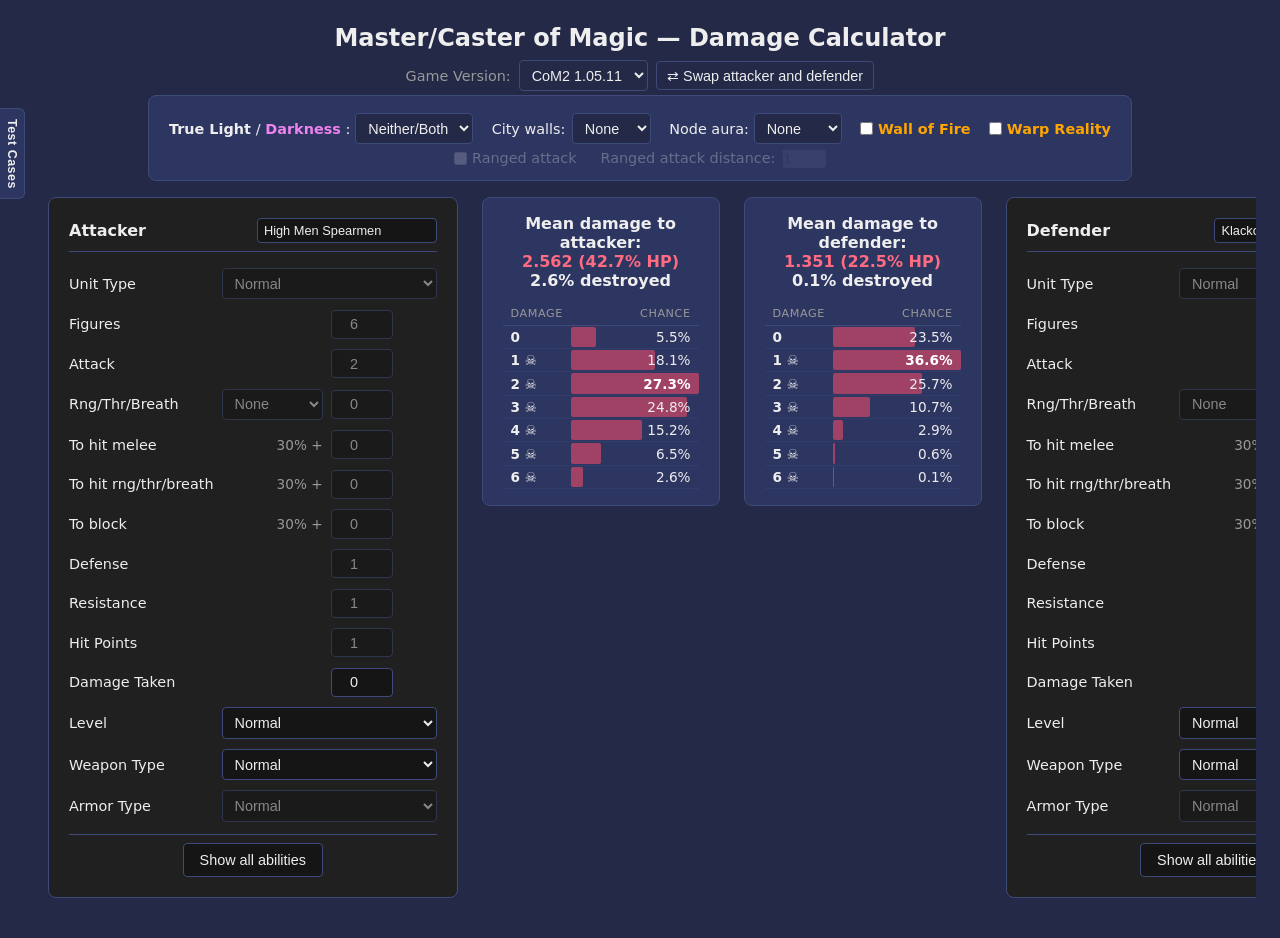
==== commit 37d62c03: "- Improved UI UX - Cleaned up files in the repo" ====
--- a/Calculator/index.html
+++ b/Calculator/index.html
@@ -17,19 +17,65 @@
     <option value="com_6.08">CoM 6.08</option>
     <option value="com2_1.05.11">CoM2 1.05.11</option>
   </select>
-  <button id="swapBtn" class="swap-btn" title="Swap attacker and defender">&#8644; Swap</button>
+  <button id="swapBtn" class="swap-btn" title="Swap attacker and defender">&#8644; Swap attacker and defender</button>
 </div>
 
+<div class="presets-drawer" id="presetsDrawer">
+  <div class="presets-inner">
+    <h2>Test Cases</h2>
+    <div id="presetButtons"></div>
+  </div>
+  <button class="presets-toggle" id="presetsToggle" title="Toggle test cases panel" aria-expanded="false">Test Cases</button>
+</div>
+<div class="presets-overlay" id="presetsOverlay"></div>
+
 <div class="page-layout">
-
-<div class="presets">
-  <h2>Test Cases</h2>
-  <div id="presetButtons"></div>
+<div class="main-content">
+<div class="combat-enchantments">
+  <div class="enchant-row">
+    <label class="abil-check" data-tooltip="True Light (MoM 1.31 & 1.60 only): Life fantastic units +1 mel/rng/def/res; Death units &#8722;1.&#10;Darkness: Death fantastic units +1 mel/rng/def/res; Life units &#8722;1.&#10;Neither/Both: Neither is cast, or both cancel out."><span class="realm-life">True Light</span>/<span class="realm-death">Darkness</span>:
+      <select id="enchLightDark" class="enchant-row-select">
+        <option value="none" selected>Neither/Both</option>
+        <option value="trueLight">True Light</option>
+        <option value="darkness">Darkness</option>
+      </select>
+    </label>
+    <span class="field-group">
+      <label for="cityWalls" data-tooltip="Defense bonus applied to the defender only.&#10;MoM 1.31: Intact city wall: +3 def. Destroyed city wall or inner area: +1 def.&#10;MoM 1.60, CoM 1 &amp; 2: Intact city wall or inner area: +3 def. Destroyed city wall: +1 def.">City walls:</label>
+      <select id="cityWalls">
+        <option value="none" selected>None</option>
+        <option value="1">+1 def</option>
+        <option value="3">+3 def</option>
+      </select>
+    </span>
+    <label class="abil-check" data-tooltip="Matching fantastic units get +2 melee, ranged, thrown, breath, gaze, defense, and resistance.">Node aura:
+      <select id="nodeAura" class="enchant-row-select">
+        <option value="none" selected>None</option>
+        <option value="chaos">Chaos</option>
+        <option value="nature">Nature</option>
+        <option value="sorcery">Sorcery</option>
+      </select>
+    </label>
+    <label class="check-label" data-tooltip="Area fire attack on all attacker figures, firing before the melee phase.&#10;MoM 1.31 &amp; 1.60: Strength 5.&#10;CoM 1 &amp; 2: Strength 10.&#10;Immune: Fire Immunity, Magic Immunity, Righteousness.">
+      <input type="checkbox" id="wallOfFire"> <span class="realm-chaos">Wall of Fire</span>
+    </label>
+    <label class="check-label" data-tooltip="All non-Chaos units get &#8722;20% To Hit.">
+      <input type="checkbox" id="warpReality"> <span class="realm-chaos">Warp Reality</span>
+    </label>
+  </div>
+  <div class="enchant-row" style="justify-content: center; gap: 1.5rem;">
+    <label id="rangedCheckLabel" class="check-label" data-tooltip="Sets combat mode to ranged. Only available if the attacker has a ranged attack.">
+      <input type="checkbox" id="rangedCheck" checked> Ranged attack
+    </label>
+    <span class="field-group" id="rangedDistLabel">
+      <label for="rangedDist" data-tooltip="Missile and boulder only. Magic ranged ignores distance.&#10;MoM 1.31 &amp; 1.60: &#8722;10/&#8722;20/&#8722;30% at 3/6/9 tiles.&#10;CoM 1: &#8722;10/&#8722;20/&#8722;30% at 4/8/12 tiles.&#10;CoM 2: &#8722;10% at 4 tiles, then &#8722;3% per additional tile.&#10;Long Range caps penalty at &#8722;10%.">Ranged attack distance:</label>
+      <input type="number" id="rangedDist" min="1" max="99" value="1">
+    </span>
+  </div>
 </div>
 
-<div class="main-content">
-<div class="panels">
-  <div class="panel">
+<div class="four-col-row">
+  <div class="panel" id="panelA">
     <div class="panel-header">
       <h2>Attacker</h2>
       <div class="unit-combobox"><input type="text" id="aUnitSearch" class="unit-search" placeholder="Custom" autocomplete="off"><div class="unit-dropdown-list" id="aUnitList"></div><input type="hidden" id="aUnit" value="custom"></div>
@@ -55,17 +101,17 @@
       <input type="number" id="aAtk" min="0" max="50" value="3">
       <span class="mod-val" id="aAtkMod"></span>
 
-      <label for="aRtbType" data-tooltip="Ranged, thrown or breath attack type and strength.">Ranged/Thrown/Breath</label>
+      <label for="aRtbType" data-tooltip="Ranged, thrown or breath attack type and strength.">Rng/Thr/Breath</label>
       <select class="mid" id="aRtbType">
         <option value="none" selected>None</option>
         <option value="missile">Missile</option>
         <option value="boulder">Boulder</option>
-        <option value="magic_c">Chaos magic</option>
-        <option value="magic_n">Nature magic</option>
-        <option value="magic_s">Sorcery magic</option>
+        <option value="magic_c">Magic (C)</option>
+        <option value="magic_n">Magic (N)</option>
+        <option value="magic_s">Magic (S)</option>
         <option value="thrown">Thrown</option>
-        <option value="fire">Fire breath</option>
-        <option value="lightning">Lightning breath</option>
+        <option value="fire">Fire</option>
+        <option value="lightning">Lightning</option>
       </select>
       <input type="number" id="aRtb" min="0" max="50" value="0">
       <span class="mod-val" id="aRtbMod"></span>
@@ -75,7 +121,7 @@
       <input type="number" id="aToHitMod" min="-20" max="70" value="0">
       <span class="mod-val" id="aToHitMeleeMod"></span>
 
-      <label for="aToHitRtbMod" data-tooltip="Base 30% + modifier = chance per die to score a hit (ranged/thrown/breath).">To hit ranged/thrown/breath</label>
+      <label for="aToHitRtbMod" data-tooltip="Base 30% + modifier = chance per die to score a hit (ranged/thrown/breath).">To hit rng/thr/breath</label>
       <span class="prefix">30% +</span>
       <input type="number" id="aToHitRtbMod" min="-20" max="70" value="0">
       <span class="mod-val" id="aToHitRtbModDisp"></span>
@@ -93,11 +139,11 @@
       <input type="number" id="aRes" min="0" max="50" value="5">
       <span class="mod-val" id="aResMod"></span>
 
-      <label for="aHP" data-tooltip="Hit points per figure. A figure dies when accumulated damage reaches this value.">Hit Points</label>
+      <label for="aHP" data-tooltip="Hit points per figure.">Hit Points</label>
       <input type="number" id="aHP" min="1" max="99" value="1">
       <span class="mod-val" id="aHPMod"></span>
 
-      <label for="aDmg" data-tooltip="Damage already on the top figure.">Damage Taken</label>
+      <label for="aDmg" data-tooltip="Damage already taken.">Damage Taken</label>
       <input type="number" id="aDmg" min="0" max="999" value="0">
       <span class="mod-val"></span>
 
@@ -131,7 +177,15 @@
     </div>
   </div>
 
-  <div class="panel">
+  <div class="results-area">
+    <div class="results-top">
+      <div class="dist-panel" id="distA"></div>
+      <div class="dist-panel" id="distB"></div>
+    </div>
+    <div class="breakdown-grid" id="breakdownGrid"></div>
+  </div>
+
+  <div class="panel" id="panelB">
     <div class="panel-header">
       <h2>Defender</h2>
       <div class="unit-combobox"><input type="text" id="bUnitSearch" class="unit-search" placeholder="Custom" autocomplete="off"><div class="unit-dropdown-list" id="bUnitList"></div><input type="hidden" id="bUnit" value="custom"></div>
@@ -149,15 +203,15 @@
         <option value="fantastic_arcane">Fantastic (Arcane)</option>
       </select>
 
-      <label for="bFigs">Figures</label>
+      <label for="bFigs" data-tooltip="Number of figures in the unit. Each living figure contributes attacks.">Figures</label>
       <input type="number" id="bFigs" min="1" max="9" value="4">
       <span class="mod-val"></span>
 
-      <label for="bAtk">Attack</label>
+      <label for="bAtk" data-tooltip="Melee attack strength — number of dice rolled per figure.">Attack</label>
       <input type="number" id="bAtk" min="0" max="50" value="3">
       <span class="mod-val" id="bAtkMod"></span>
 
-      <label for="bRtbType">Ranged/Thrown/Breath</label>
+      <label for="bRtbType" data-tooltip="Ranged, thrown or breath attack type and strength.">Rng/Thr/Breath</label>
       <select class="mid" id="bRtbType">
         <option value="none" selected>None</option>
         <option value="missile">Missile</option>
@@ -172,38 +226,38 @@
       <input type="number" id="bRtb" min="0" max="50" value="0">
       <span class="mod-val" id="bRtbMod"></span>
 
-      <label for="bToHitMod">To hit melee</label>
+      <label for="bToHitMod" data-tooltip="Base 30% + modifier = chance per die to score a hit (melee).">To hit melee</label>
       <span class="prefix">30% +</span>
       <input type="number" id="bToHitMod" min="-20" max="70" value="0">
       <span class="mod-val" id="bToHitMeleeMod"></span>
 
-      <label for="bToHitRtbMod">To hit ranged/thrown/breath</label>
+      <label for="bToHitRtbMod" data-tooltip="Base 30% + modifier = chance per die to score a hit (ranged/thrown/breath).">To hit rng/thr/breath</label>
       <span class="prefix">30% +</span>
       <input type="number" id="bToHitRtbMod" min="-20" max="70" value="0">
       <span class="mod-val" id="bToHitRtbModDisp"></span>
 
-      <label for="bToBlkMod">To block</label>
+      <label for="bToBlkMod" data-tooltip="Base 30% + modifier = chance per defense die to perform a block.">To block</label>
       <span class="prefix">30% +</span>
       <input type="number" id="bToBlkMod" min="-20" max="70" value="0">
       <span class="mod-val" id="bToBlkModDisp"></span>
 
-      <label for="bDef">Defense</label>
+      <label for="bDef" data-tooltip="Number of defense dice rolled. Each block removes one incoming hit.">Defense</label>
       <input type="number" id="bDef" min="0" max="50" value="2">
       <span class="mod-val" id="bDefMod"></span>
 
-      <label for="bRes">Resistance</label>
+      <label for="bRes" data-tooltip="Resist score used in resistance rolls. Each point = 10% chance to resist.">Resistance</label>
       <input type="number" id="bRes" min="0" max="50" value="5">
       <span class="mod-val" id="bResMod"></span>
 
-      <label for="bHP">Hit Points</label>
+      <label for="bHP" data-tooltip="Hit points per figure.">Hit Points</label>
       <input type="number" id="bHP" min="1" max="99" value="1">
       <span class="mod-val" id="bHPMod"></span>
 
-      <label for="bDmg">Damage Taken</label>
+      <label for="bDmg" data-tooltip="Damage already taken.">Damage Taken</label>
       <input type="number" id="bDmg" min="0" max="999" value="0">
       <span class="mod-val"></span>
 
-      <label for="bLevel">Level</label>
+      <label for="bLevel" data-tooltip="MoM 1.31 &amp; 1.60:&#10;Regular:     +1 atk/rng/thr, +1 res&#10;Veteran:     +1 atk/rng/thr, +2 res, +1 def&#10;Elite:       +2 atk/rng/thr, +3 res, +1 def, +1 hp, +10% hit&#10;Ultra Elite: +2 atk/rng/thr, +4 res, +2 def, +1 hp, +20% hit&#10;Champion:    +3 atk/rng/thr, +5 res, +2 def, +2 hp, +30% hit&#10;&#10;CoM &amp; CoM2:&#10;Regular:     +1 atk/rng, +1 res&#10;Veteran:     +2 atk/rng, +1 res, +1 thr, +1 def&#10;Elite:       +2 atk/rng, +2 res, +1 thr, +2 def, +1 hp&#10;Ultra Elite: +3 atk/rng, +2 res, +1 thr, +3 def, +1 hp&#10;Champion:    +3 atk/rng, +2 res, +1 thr, +3 def, +2 hp, +10% hit">Level</label>
       <select id="bLevel" disabled>
         <option value="normal" selected>Normal</option>
         <option value="regular">Regular</option>
@@ -213,7 +267,7 @@
         <option value="champion">Champion</option>
       </select>
 
-      <label for="bWeapon">Weapon Type</label>
+      <label for="bWeapon" data-tooltip="Magic:      +10% To Hit&#10;Mithril:    +10% To Hit, +1 atk, +1 def&#10;Adamantium: +10% To Hit, +2 atk, +2 def&#10;All three bypass Weapon Immunity.&#10;To Hit: melee, missile, boulder only.&#10;Atk:    melee, missile, boulder, thrown only.">Weapon Type</label>
       <select id="bWeapon">
         <option value="normal" selected>Normal</option>
         <option value="magic">Magic</option>
@@ -221,7 +275,7 @@
         <option value="adamantium">Adamantium</option>
       </select>
 
-      <label for="bArmor">Armor Type</label>
+      <label for="bArmor" data-tooltip="Orihalcon: +1 resistance, +2 magic ranged attack.">Armor Type</label>
       <select id="bArmor">
         <option value="normal" selected>Normal</option>
         <option value="orihalcon">Orihalcon</option>
@@ -232,62 +286,10 @@
       <div class="abilities-content" id="bAbilities"></div>
     </div>
   </div>
-</div>
-
-<div class="combat-enchantments">
-  <div class="enchant-row">
-    <label class="abil-check" data-tooltip="True Light (MoM 1.31 & 1.60 only): Life fantastic units +1 mel/rng/def/res; Death units &#8722;1.&#10;Darkness: Death fantastic units +1 mel/rng/def/res; Life units &#8722;1.&#10;Neither/Both: Neither is cast, or both cancel out."><span class="realm-life">True Light</span>/<span class="realm-death">Darkness</span>:
-      <select id="enchLightDark" class="enchant-row-select">
-        <option value="none" selected>Neither/Both</option>
-        <option value="trueLight">True Light</option>
-        <option value="darkness">Darkness</option>
-      </select>
-    </label>
-    <span class="field-group">
-      <label for="cityWalls" data-tooltip="Defense bonus applied to the defender only.&#10;MoM 1.31: Intact city wall: +3 def. Destroyed city wall or inner area: +1 def.&#10;MoM 1.60, CoM 1 &amp; 2: Intact city wall or inner area: +3 def. Destroyed city wall: +1 def.">City walls:</label>
-      <select id="cityWalls">
-        <option value="none" selected>None</option>
-        <option value="1">+1 def</option>
-        <option value="3">+3 def</option>
-      </select>
-    </span>
-    <label class="abil-check" data-tooltip="Matching fantastic units get +2 melee, ranged, thrown, breath, gaze, defense, and resistance.">Node aura:
-      <select id="nodeAura" class="enchant-row-select">
-        <option value="none" selected>None</option>
-        <option value="chaos">Chaos</option>
-        <option value="nature">Nature</option>
-        <option value="sorcery">Sorcery</option>
-      </select>
-    </label>
-    <label class="check-label" data-tooltip="Area fire attack on all attacker figures, firing before the melee phase.&#10;MoM 1.31 &amp; 1.60: Strength 5.&#10;CoM 1 &amp; 2: Strength 10.&#10;Immune: Fire Immunity, Magic Immunity, Righteousness.">
-      <input type="checkbox" id="wallOfFire"> <span class="realm-chaos">Wall of Fire</span>
-    </label>
-    <label class="check-label" data-tooltip="All non-Chaos units get &#8722;20% To Hit.">
-      <input type="checkbox" id="warpReality"> <span class="realm-chaos">Warp Reality</span>
-    </label>
-  </div>
-  <div class="enchant-row" style="justify-content: flex-start; gap: 1.5rem;">
-    <label id="rangedCheckLabel" class="check-label" data-tooltip="Sets combat mode to ranged. Only available if the attacker has a ranged attack.">
-      <input type="checkbox" id="rangedCheck" checked> Ranged attack
-    </label>
-    <span class="field-group" id="rangedDistLabel">
-      <label for="rangedDist" data-tooltip="Missile and boulder only. Magic ranged ignores distance.&#10;MoM 1.31 &amp; 1.60: &#8722;10/&#8722;20/&#8722;30% at 3/6/9 tiles.&#10;CoM 1: &#8722;10/&#8722;20/&#8722;30% at 4/8/12 tiles.&#10;CoM 2: &#8722;10% at 4 tiles, then &#8722;3% per additional tile.&#10;Long Range caps penalty at &#8722;10%.">Ranged attack distance:</label>
-      <input type="number" id="rangedDist" min="1" max="99" value="1">
-    </span>
-  </div>
-</div>
-
-
-<div class="results" id="results">
-  <div class="dist-panel" id="distA"></div>
-  <div class="dist-panel" id="distB"></div>
-  <div class="life-steal-summary" id="lifeStealSummary" style="display:none"></div>
-  <div class="breakdown-section" id="breakdownSection" style="display:none">
-    <div class="breakdown-label">Damage breakdown by phase</div>
-    <div class="breakdown-grid" id="breakdownGrid"></div>
-  </div>
-</div>
-  
+</div><!-- /four-col-row -->
+
+<div class="life-steal-summary" id="lifeStealSummary" style="display:none"></div>
+
 </div><!-- /main-content -->
 </div><!-- /page-layout -->
 
--- a/Calculator/style.css
+++ b/Calculator/style.css
@@ -76,20 +76,31 @@
 }
 
 /* --- Input Panels --- */
-.panels {
+.four-col-row {
   display: flex;
   gap: 1.5rem;
-  justify-content: center;
-  flex-wrap: wrap;
-  margin-bottom: 1.5rem;
+  align-items: flex-start;
+  flex-wrap: nowrap;
+  margin-bottom: 1rem;
 }
 .panel {
   background: var(--panel);
   border: 1px solid var(--border);
   border-radius: 8px;
   padding: 1.25rem;
-  min-width: 400px;
-  flex: 0 1 480px;
+  flex: 1 1 360px;
+}
+.results-area {
+  display: flex;
+  flex-direction: column;
+  gap: 0.75rem;
+  flex: 2 2 500px;
+  min-width: 500px;
+}
+.results-top {
+  display: grid;
+  grid-template-columns: 1fr 1fr;
+  gap: 1.5rem;
 }
 .panel-header {
   display: flex;
@@ -113,7 +124,7 @@
   padding: 0.25rem 0.4rem;
   border: 1px solid var(--border);
   border-radius: 4px;
-  background: var(--bg);
+  background: var(--field-bg, var(--bg));
   color: var(--text);
   width: 100%;
   text-align: left;
@@ -192,7 +203,7 @@
   padding: 0.35rem 0.5rem;
   border: 1px solid var(--border);
   border-radius: 4px;
-  background: var(--bg);
+  background: var(--field-bg, var(--bg));
   color: var(--text);
   font-size: 0.9rem;
   text-align: center;
@@ -237,33 +248,67 @@
 .mod-val.visible {
   visibility: visible;
 }
-/* --- Presets Sidebar --- */
-.page-layout {
-  display: flex;
-  gap: 1.5rem;
-  justify-content: center;
-  align-items: flex-start;
-}
-.presets {
+/* --- Presets Drawer --- */
+.presets-drawer {
+  position: fixed;
+  left: 0;
+  top: 100px;
+  width: 200px;
+  transform: translateX(-100%);
+  transition: transform 0.22s ease;
+  z-index: 300;
+}
+.presets-drawer.open {
+  transform: translateX(0);
+}
+.presets-inner {
   background: var(--panel);
   border: 1px solid var(--border);
-  border-radius: 8px;
+  border-left: none;
+  border-radius: 0 8px 8px 0;
   padding: 1rem;
-  min-width: 180px;
-  max-width: 200px;
-  flex-shrink: 0;
-  position: sticky;
-  top: 1.5rem;
-  max-height: calc(100vh - 3rem);
+  width: 200px;
+  max-height: calc(100vh - 120px);
   overflow-y: auto;
 }
-.presets h2 {
+.presets-toggle {
+  position: absolute;
+  left: 100%;
+  top: 0.5rem;
+  writing-mode: vertical-rl;
+  text-orientation: mixed;
+  background: var(--panel);
+  border: 1px solid var(--border);
+  border-left: none;
+  border-radius: 0 6px 6px 0;
+  padding: 0.6rem 0.3rem;
+  cursor: pointer;
+  color: var(--text);
+  font-size: 0.78rem;
+  font-weight: 600;
+  letter-spacing: 0.04em;
+  white-space: nowrap;
+  transition: background 0.15s;
+}
+.presets-toggle:hover {
+  background: var(--border);
+}
+.presets-overlay {
+  display: none;
+  position: fixed;
+  inset: 0;
+  z-index: 299;
+}
+.presets-overlay.active {
+  display: block;
+}
+.presets-inner h2 {
   font-size: 0.9rem;
   margin-bottom: 0.75rem;
   padding-bottom: 0.5rem;
   border-bottom: 1px solid var(--border);
 }
-.presets button {
+.presets-inner button {
   display: block;
   width: 100%;
   padding: 0.45rem 0.6rem;
@@ -277,8 +322,12 @@
   cursor: pointer;
   line-height: 1.3;
 }
-.presets button:hover {
+.presets-inner button:hover {
   background: var(--border);
+}
+.page-layout {
+  padding: 0 1.5rem;
+  overflow-x: auto;
 }
 .preset-group {
   margin-bottom: 0.5rem;
@@ -386,21 +435,7 @@
 }
 .check-label input[type="checkbox"] { margin: 0; cursor: pointer; }
 .disabled-field { opacity: 0.3; pointer-events: none; }
-/* --- Results --- */
-.results {
-  display: flex;
-  gap: 1.5rem;
-  justify-content: center;
-  flex-wrap: wrap;
-  max-width: var(--two-panel-width);
-  margin: 0 auto;
-}
-.results > .dist-panel {
-  flex: 1 1 0;
-  min-width: 0;
-}
 .life-steal-summary {
-  flex-basis: 100%;
   text-align: center;
   font-size: 0.95rem;
   color: var(--text);
@@ -419,6 +454,9 @@
   text-align: center;
 }
 .dist-header .avg {
+  color: var(--accent);
+}
+.dist-header .hp-pct {
   color: var(--accent);
 }
 .dist-table {
@@ -473,48 +511,58 @@
   overflow-y: auto;
 }
 /* --- Damage Breakdown Grid --- */
-.breakdown-section {
-  flex-basis: 100%;
-  margin-top: 0.25rem;
-}
-.breakdown-label {
-  font-size: 0.95rem;
-  font-weight: bold;
-  color: var(--muted);
-  text-align: center;
-  padding: 0.4rem 0;
-}
 .breakdown-grid {
+  display: flex;
+  flex-direction: column;
+  gap: 0.75rem;
+}
+.breakdown-phase-row {
+  display: flex;
+  flex-direction: column;
+  gap: 0.5rem;
+  border-top: 1px solid var(--border);
+  padding-top: 0.5rem;
+}
+.breakdown-phase-row.first-phase {
+  border-top: none;
+  padding-top: 0;
+}
+.breakdown-phase-panels {
   display: grid;
   grid-template-columns: 1fr 1fr;
-  gap: 0.75rem;
-  margin-top: 0.5rem;
-}
-.breakdown-grid .dist-scroll {
+  gap: 1.5rem;
+}
+.breakdown-phase-panels .dist-scroll {
   max-height: 300px;
 }
+.breakdown-heading {
+  font-size: 1rem;
+  font-weight: bold;
+  color: var(--text);
+  text-align: center;
+  border-top: 3px solid var(--border);
+  padding-top: 0.6rem;
+}
 .breakdown-phase-label {
-  grid-column: 1 / -1;
-  font-size: 0.95rem;
+  font-size: 0.85rem;
   font-weight: bold;
   color: var(--text);
   text-transform: uppercase;
   letter-spacing: 0.05em;
-  padding: 0.4rem 0 0.1rem 0.25rem;
-  border-top: 1px solid var(--border);
-}
-.breakdown-phase-label:first-child {
-  border-top: none;
-  padding-top: 0;
+  text-align: center;
 }
 /* --- Abilities Section --- */
 .abilities-section {
   margin-top: 0.75rem;
   border-top: 1px solid var(--border);
   padding-top: 0.5rem;
+  display: flex;
+  flex-direction: column;
+  align-items: center;
 }
 .abilities-content {
   padding-top: 0.5rem;
+  width: 100%;
 }
 .abilities-section.abilities-empty .abilities-content {
   display: none;
@@ -528,12 +576,12 @@
 }
 /* Toggle button styling */
 .toggle-abil-btn {
-  padding: 0.35rem 0.65rem;
-  border: 1px solid var(--border);
-  border-radius: 4px;
-  background: var(--bg);
-  color: var(--text);
-  font-size: 0.8rem;
+  padding: 0.5rem 1rem;
+  border: 1px solid var(--border);
+  border-radius: 4px;
+  background: var(--field-bg, var(--bg));
+  color: var(--text);
+  font-size: 0.9rem;
   cursor: pointer;
   white-space: nowrap;
 }
@@ -550,6 +598,10 @@
 /* Prevent double-opacity on checkboxes already inside a label with 0.5 opacity */
 .abilities-content.locked .group-abilities label input {
   opacity: 1;
+}
+.abil-item.abil-unit-locked {
+  opacity: 0.5;
+  pointer-events: none;
 }
 .abil-group-header {
   font-size: 0.7rem;
@@ -609,7 +661,7 @@
   padding: 0.2rem 0.3rem;
   border: 1px solid var(--border);
   border-radius: 4px;
-  background: var(--bg);
+  background: var(--field-bg, var(--bg));
   color: var(--text);
   font-size: 0.8rem;
   text-align: left;
@@ -626,7 +678,7 @@
   padding: 0.2rem 0.3rem;
   border: 1px solid var(--border);
   border-radius: 4px;
-  background: var(--bg);
+  background: var(--field-bg, var(--bg));
   color: var(--text);
   font-size: 0.8rem;
   text-align: center;
@@ -638,3 +690,12 @@
 .realm-nature { color: green;  font-weight: bold; }
 .realm-sorcery { color: dodgerblue;  font-weight: bold; }
 .realm-chaos { color: orange;  font-weight: bold; }
+
+/* Panel background by effective unit realm */
+.panel.panel-realm-life     { background: #323232; --field-bg: color-mix(in srgb, #5f5f5f 65%, black); }
+.panel.panel-realm-nature   { background: #1D3317; --field-bg: color-mix(in srgb, #1D3317 65%, black); }
+.panel.panel-realm-sorcery  { background: #171D33; --field-bg: color-mix(in srgb, #171D33 65%, black); }
+.panel.panel-realm-chaos    { background: #490000; --field-bg: color-mix(in srgb, #490000 65%, black); }
+.panel.panel-realm-death    { background: #420039; --field-bg: color-mix(in srgb, #420039 65%, black); }
+.panel.panel-realm-arcane   { background: #513305; --field-bg: color-mix(in srgb, #513305 65%, black); }
+.panel.panel-realm-normal   { background: #202020; --field-bg: color-mix(in srgb, #202020 65%, black); }
